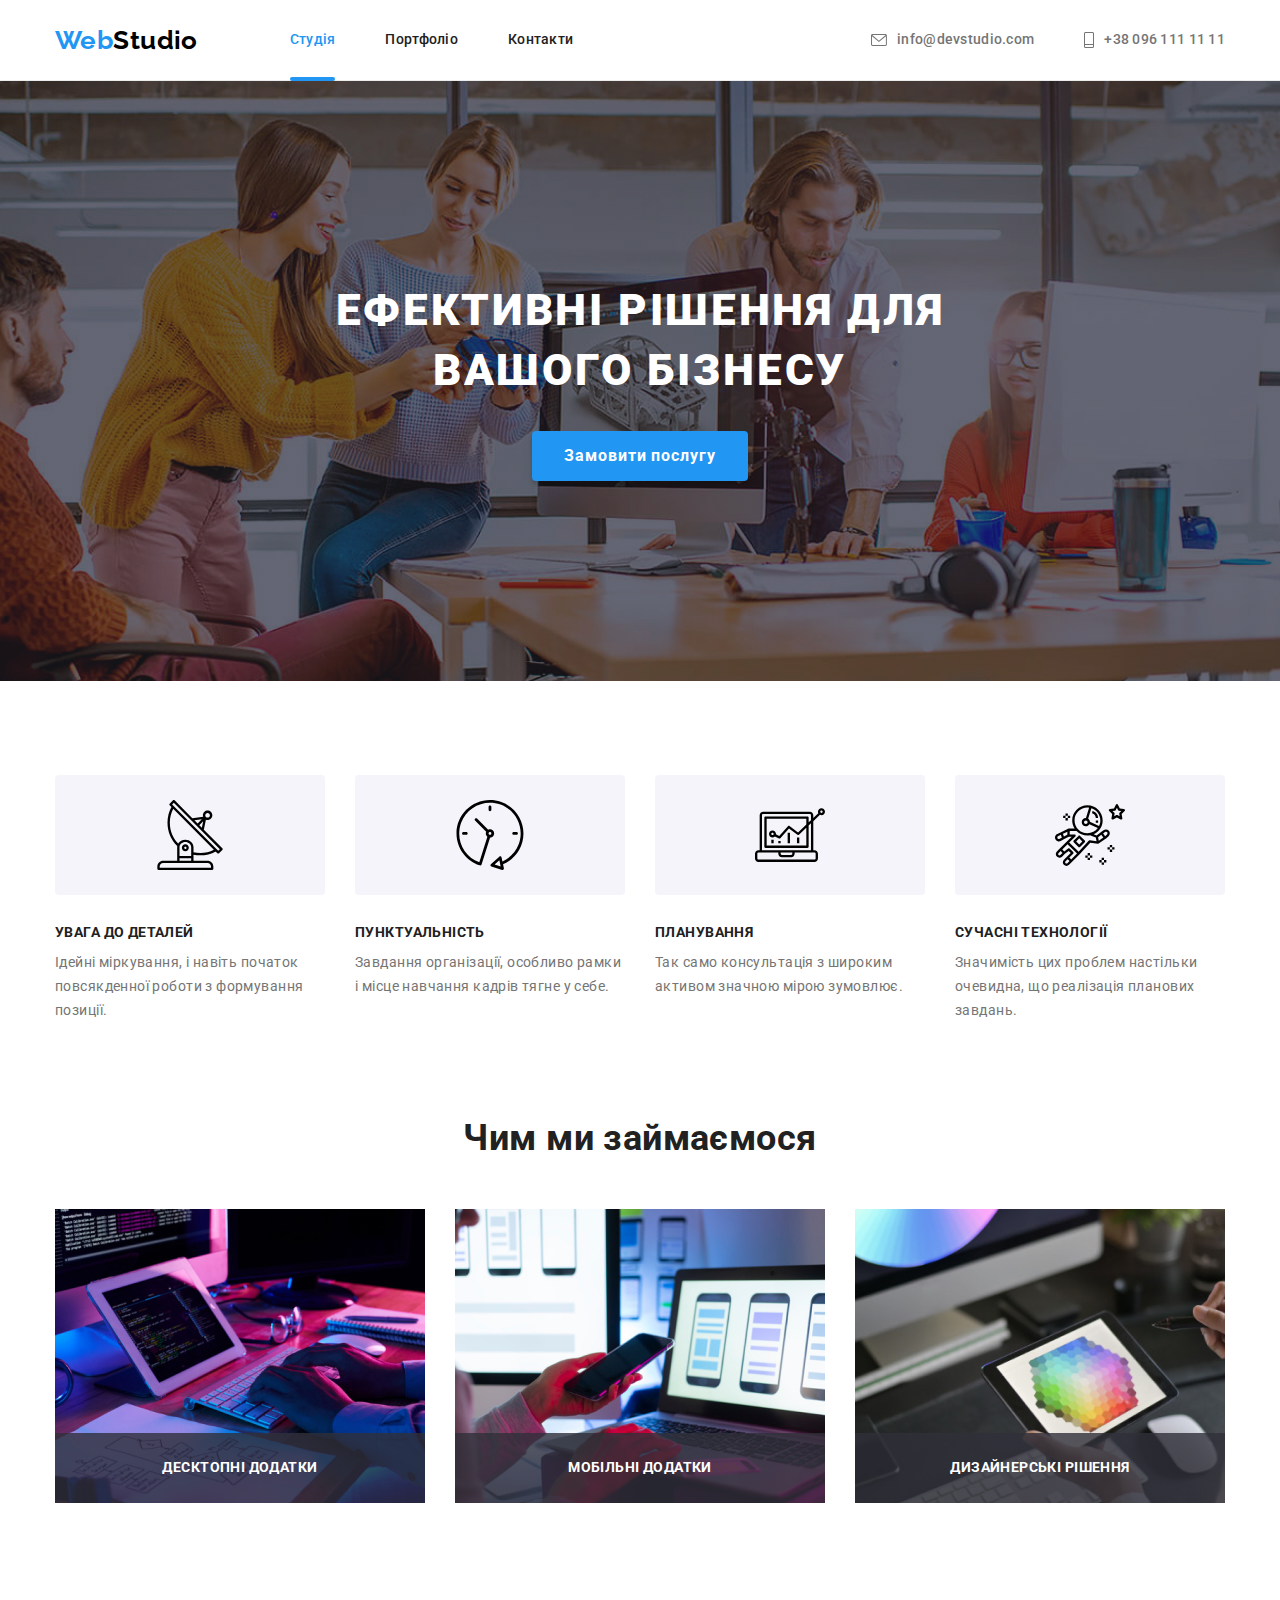
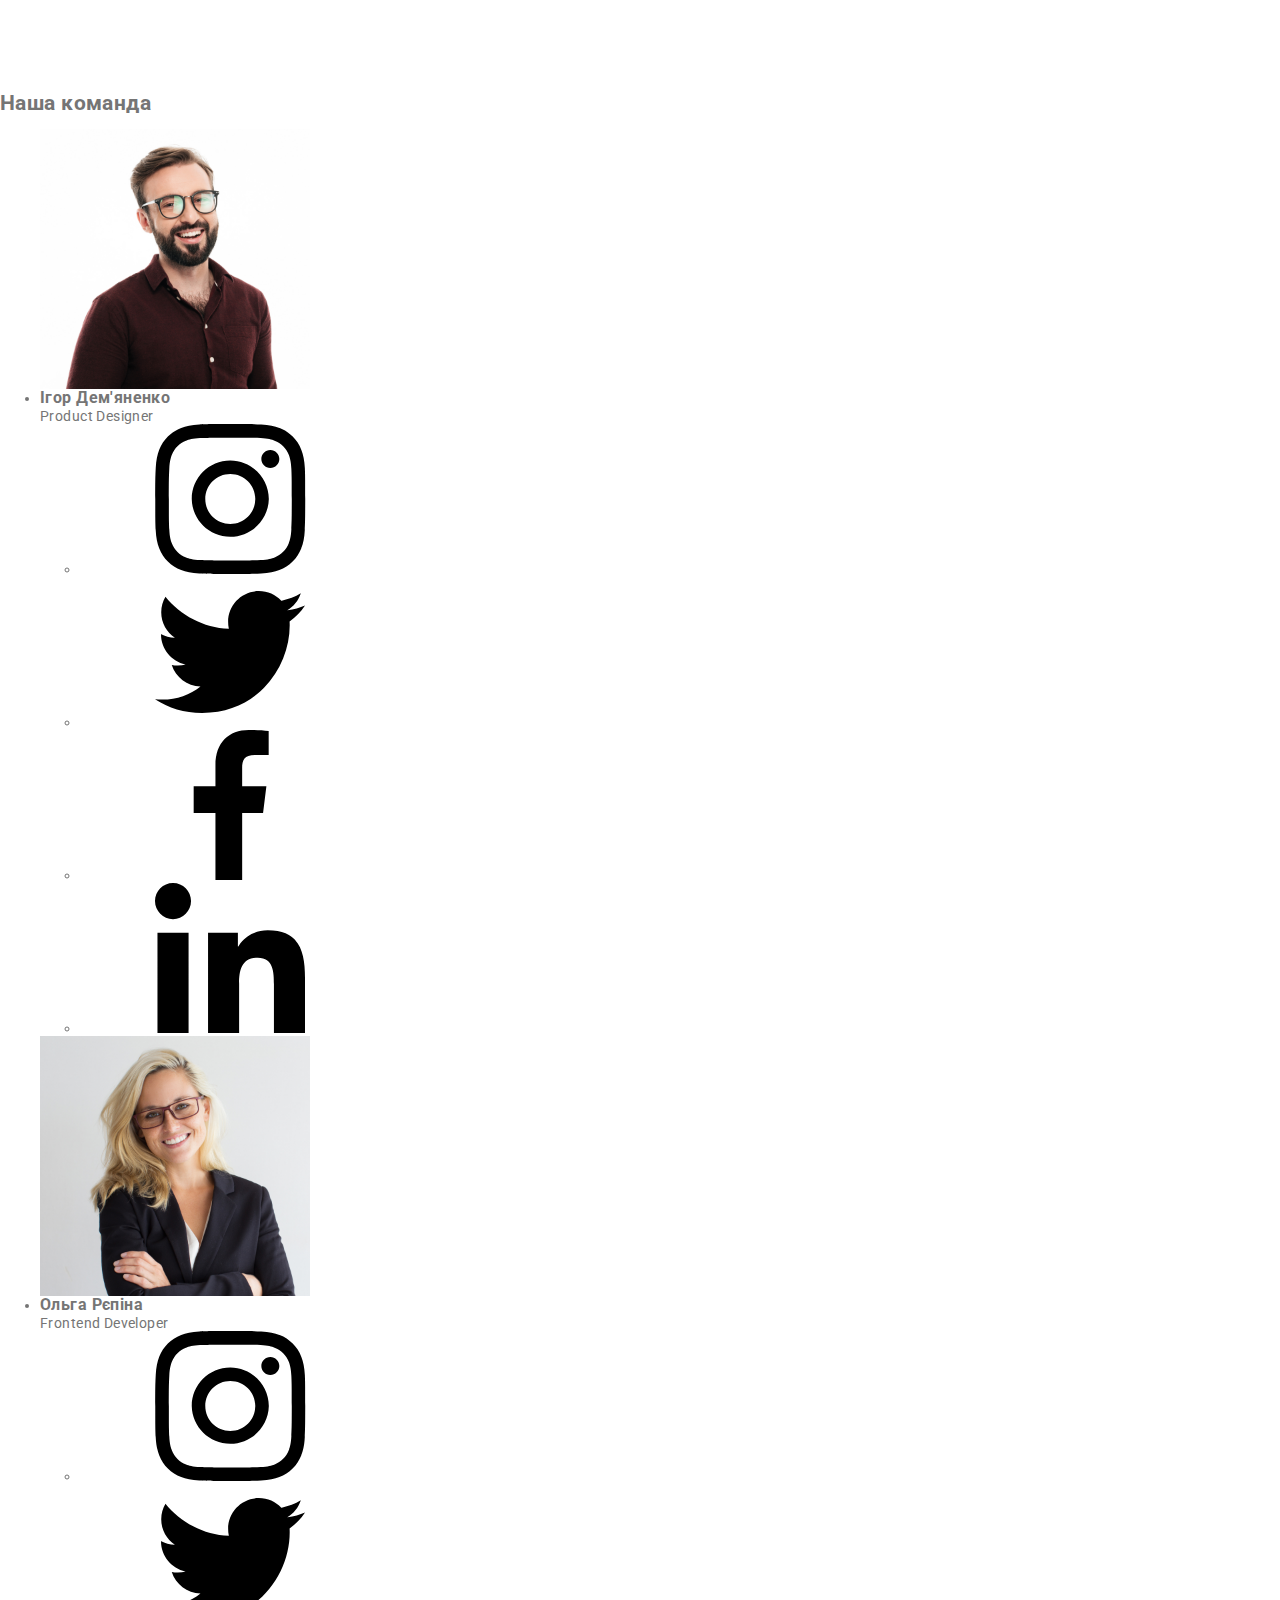
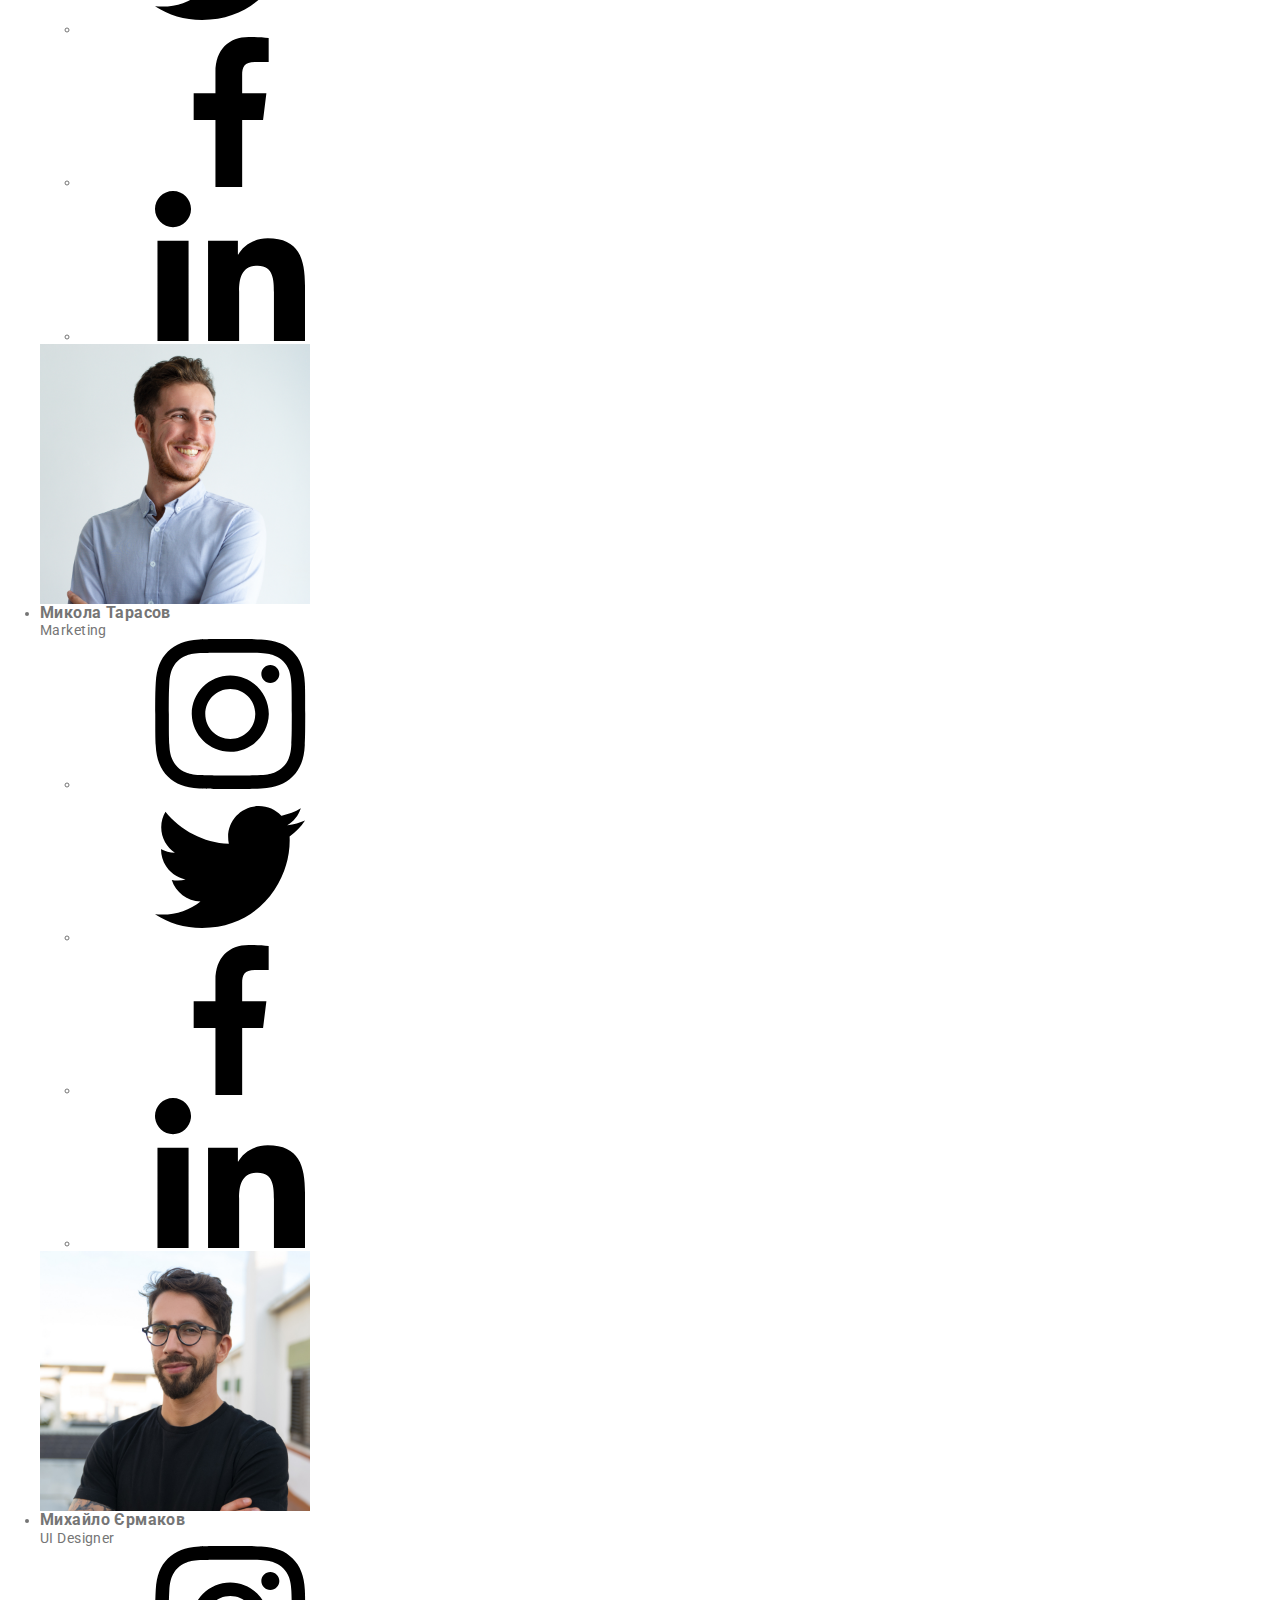
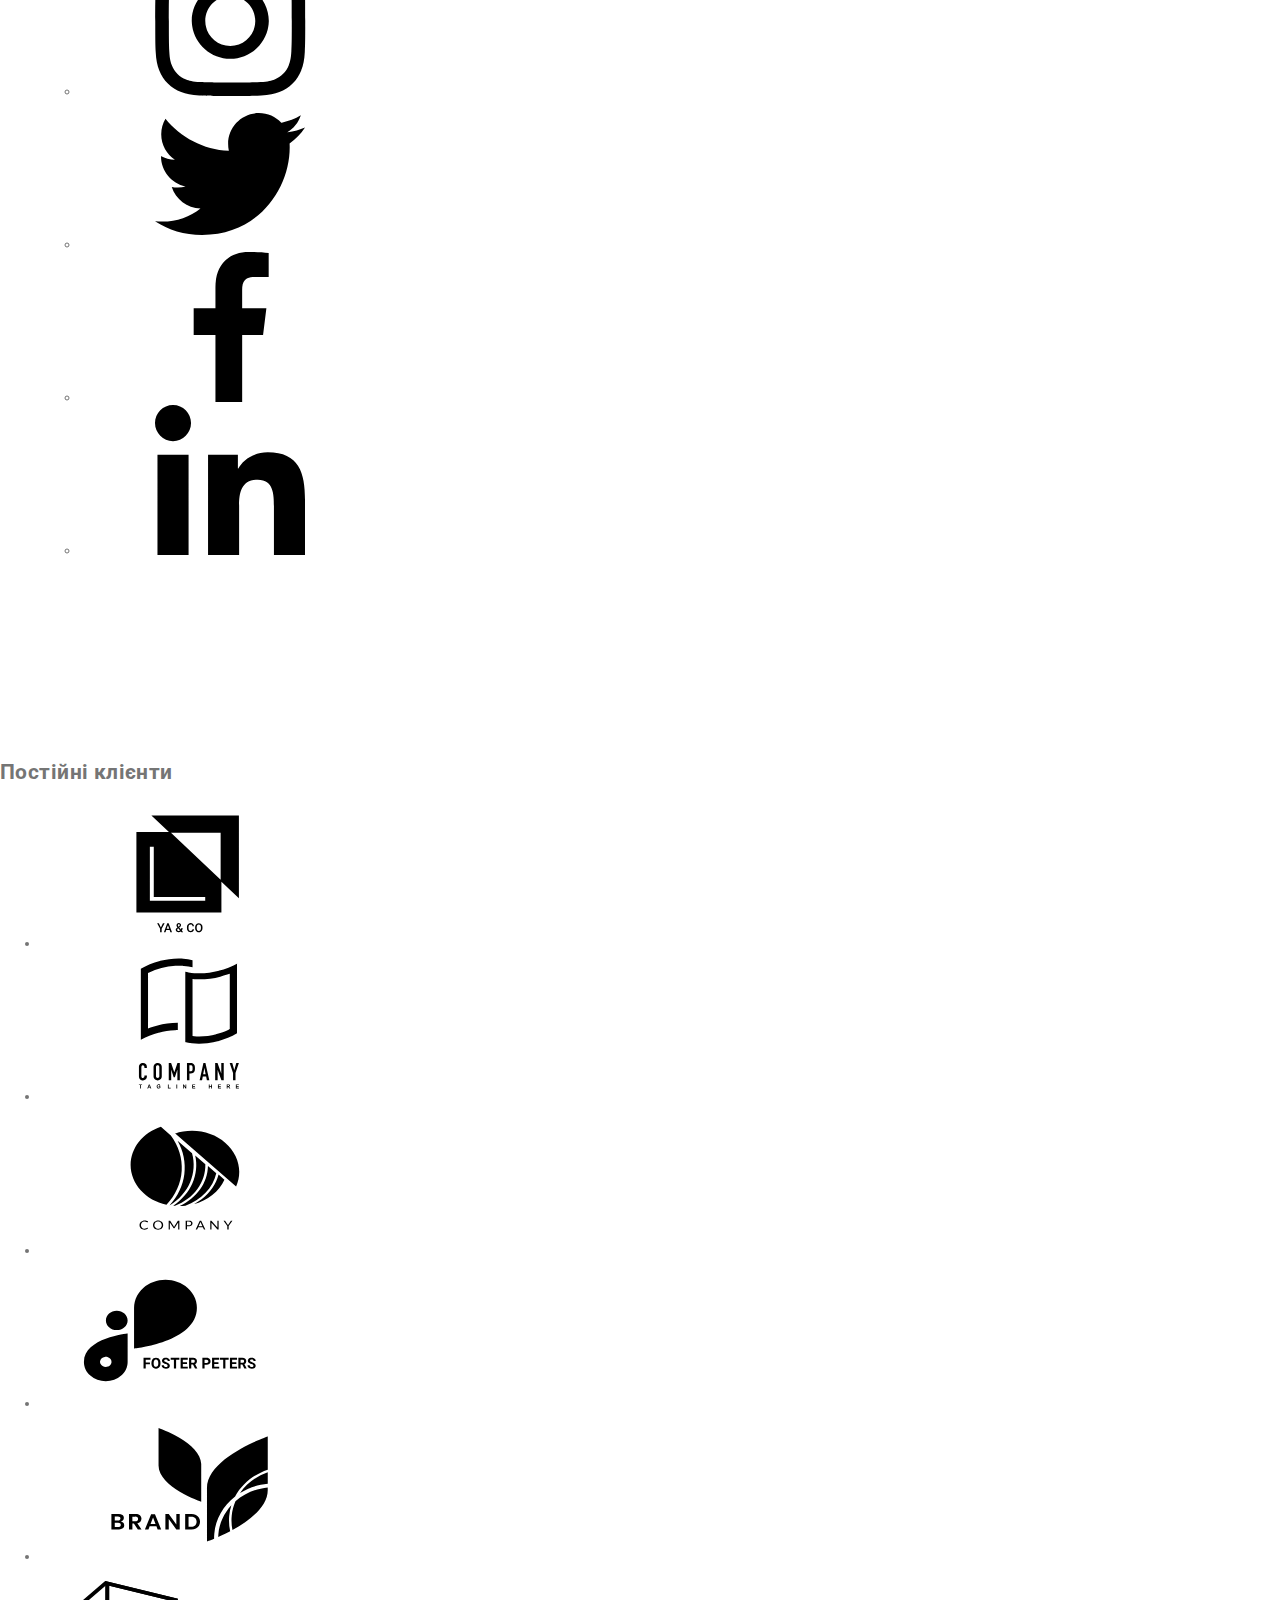
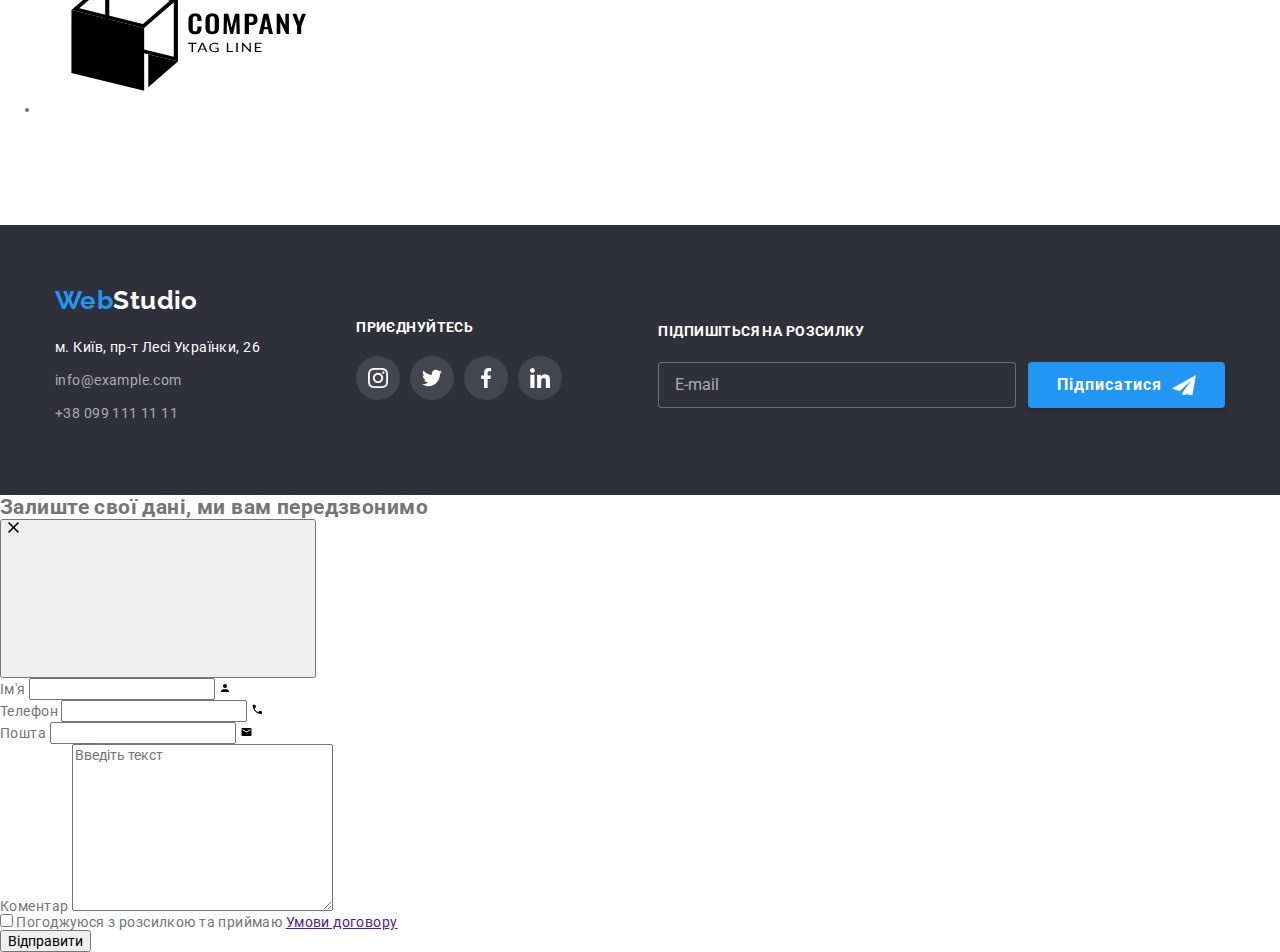
==== index.html @ 32f1c749 "adds sass" ====
<!DOCTYPE html>
<html lang="uk">
  <head>
    <meta charset="UTF-8" />
    <meta http-equiv="X-UA-Compatible" content="IE=edge" />
    <meta name="viewport" content="width=device-width, initial-scale=1.0" />
    <title>WebStudio-7</title>
    <link
      href="https://fonts.googleapis.com/css2?family=Raleway:wght@700&family=Roboto:wght@400;500;700;900&display=swap"
      rel="stylesheet"
    />
    <link
      rel="stylesheet"
      href="https://cdnjs.cloudflare.com/ajax/libs/modern-normalize/1.1.0/modern-normalize.min.css"
    />
    <link rel="stylesheet" href="./css/main.min.css" />
  </head>
  <body>
    <!--Header-->
    <header class="header">
      <div class="header-container">
        <nav class="site-nav">
          <a href="./index.html" class="site-nav__logo"> <span class="site-nav__span">Web</span>Studio </a>

          <ul class="site-nav__list">
            <li class="site-nav__item">
              <a href="./index.html" class="site-nav__link site-nav__link--current">Студія</a>
            </li>
            <li class="site-nav__item">
              <a href="./portfolio.html" class="site-nav__link">Портфоліо</a>
            </li>
            <li class="site-nav__item"><a href="" class="site-nav__link">Контакти</a></li>
          </ul>
        </nav>

        <ul class="header-contact">
          <li class="header-contact__item">
            <a href="mailto:info@devstudio.com" class="header-contact__link">
              <svg class="header-contact__icon" width="16" height="12">
                <use href="./images/icons/icons.svg#mailto"></use>
              </svg>
              info@devstudio.com
            </a>
          </li>
          <li class="header-contact__item">
            <a href="tel:+380961111111" class="header-contact__link">
              <svg class="header-contact__icon" width="10" height="16">
                <use href="./images/icons/icons.svg#tel"></use>
              </svg>
              +38 096 111 11 11
            </a>
          </li>
        </ul>
      </div>
    </header>
    <main>
      <!--Hero section-->
      <section class="hero">
        <div class="hero-container">
          <h1 class="hero-title">Ефективні рішення для вашого бізнесу</h1>

          <button type="button" class="hero-button" data-modal-open>
            Замовити послугу
          </button>
        </div>
      </section>

      <!--Features section-->
      <section class="feature">
        <div class="feature-container">
          <h2 class="feature__hidden">Переваги</h2>
          <ul class="feature__list">
            <li class="feature__item">
              <div class="feature-thumb">
                <svg class="feature-thumb__icon" width="70" height="70">
                  <use href="./images/icons/icons.svg#antenna"></use>
                </svg>
              </div>
              <h3 class="feature__subtitle">УВАГА ДО ДЕТАЛЕЙ</h3>
              <p class="feature__text">
                Ідейні міркування, і навіть початок повсякденної роботи з
                формування позиції.
              </p>
            </li>
            <li class="feature__item">
              <div class="feature-thumb">
                <svg class="feature-thumb__icon" width="70" height="70">
                  <use href="./images/icons/icons.svg#clock"></use>
                </svg>
              </div>
              <h3 class="feature__subtitle">ПУНКТУАЛЬНІСТЬ</h3>
              <p class="feature__text">
                Завдання організації, особливо рамки і місце навчання кадрів
                тягне у себе.
              </p>
            </li>
            <li class="feature__item">
              <div class="feature-thumb">
                <svg class="feature-thumb__icon" width="70" height="70">
                  <use href="./images/icons/icons.svg#diagram"></use>
                </svg>
              </div>
              <h3 class="feature__subtitle">ПЛАНУВАННЯ</h3>
              <p class="feature__text">
                Так само консультація з широким активом значною мірою зумовлює.
              </p>
            </li>
            <li class="feature__item">
              <div class="feature-thumb">
                <svg class="feature-thumb__icon" width="70" height="70">
                  <use href="./images/icons/icons.svg#astronaut"></use>
                </svg>
              </div>
              <h3 class="feature__subtitle">СУЧАСНІ ТЕХНОЛОГІЇ</h3>
              <p class="feature__text">
                Значимість цих проблем настільки очевидна, що реалізація
                планових завдань.
              </p>
            </li>
          </ul>
        </div>
      </section>

      <!--Examples section-->
      <section class="examples">
        <div class="examples-container">
          <h2 class="examples__title">Чим ми займаємося</h2>
          <ul class="examples__list">
            <li class="examples__item">
              <img
                src="./images/img-1.jpg"
                alt="Руки друкують текст, який можна побачити на айпаді"
                width="370"
                height="294"
              />
              <p class="examples__text">Десктопні додатки</p>
            </li>
            <li class="examples__item">
              <img
                src="./images/img-2.jpg"
                alt="Телефон у руках, а на ноутбуці макети"
                width="370"
                height="294"
              />
              <p class="examples__text">Мобільні додатки</p>
            </li>
            <li class="examples__item">
              <img
                src="./images/img-3.jpg"
                alt="Руки з айпадом, у якому зображена сітка кольорів"
                width="370"
                height="294"
              />
              <p class="examples__text">Дизайнерські рішення</p>
            </li>
          </ul>
        </div>
      </section>

      <!--Team section-->
      <section class="team">
        <div class="team-container">
          <h2 class="team-title">Наша команда</h2>
          <ul class="team-list">
            <li class="team-list__main">
              <img
                src="./images/igor.jpg"
                alt="Ігор Демʼяненко - член команди"
                width="270"
                height="260"
              />
              <div class="team-cards">
                <h3 class="team-cards__subtitle">Ігор Дем'яненко</h3>
                <p class="team-cards__position">Product Designer</p>
                <ul class="team-cards__list">
                  <li class="team-cards__item">
                    <a
                      href="https://www.instagram.com/"
                      target="_blank"
                      class="team-cards__link"
                    >
                      <svg class="team-cards__icon">
                        <use href="./images/icons/icons.svg#instagram"></use>
                      </svg>
                    </a>
                  </li>
                  <li class="team-cards__item">
                    <a
                      href="https://www.twitter.com/"
                      target="_blank"
                      class="team-cards__link"
                    >
                      <svg class="team-cards__icon">
                        <use href="./images/icons/icons.svg#twitter"></use>
                      </svg>
                    </a>
                  </li>
                  <li class="team-cards__item">
                    <a
                      href="https://www.facebook.com/"
                      target="_blank"
                      class="team-cards__link"
                    >
                      <svg class="team-cards__icon">
                        <use href="./images/icons/icons.svg#facebook"></use>
                      </svg>
                    </a>
                  </li>
                  <li class="team-cards__item">
                    <a
                      href="https://www.linkedin.com/"
                      target="_blank"
                      class="team-cards__link"
                    >
                      <svg class="team-cards__icon">
                        <use href="./images/icons/icons.svg#linkedin"></use>
                      </svg>
                    </a>
                  </li>
                </ul>
              </div>
            </li>
            <li class="team-main">
              <img
                src="./images/olga.jpg"
                alt="Ольга Рєпіна - член команди"
                width="270"
                height="260"
              />
              <div class="team-cards">
                <h3 class="subtitle">Ольга Рєпіна</h3>
                <p class="position">Frontend Developer</p>
                <ul class="team-links list">
                  <li class="team-cards__item">
                    <a
                      href="https://www.instagram.com/"
                      target="_blank"
                      class="team-cards__link"
                    >
                      <svg class="team-cards__icon">
                        <use href="./images/icons/icons.svg#instagram"></use>
                      </svg>
                    </a>
                  </li>
                  <li class="team-cards__item">
                    <a
                      href="https://www.twitter.com/"
                      target="_blank"
                      class="team-cards__link"
                    >
                      <svg class="team-cards__icon">
                        <use href="./images/icons/icons.svg#twitter"></use>
                      </svg>
                    </a>
                  </li>
                  <li class="team-cards__item">
                    <a
                      href="https://www.facebook.com/"
                      target="_blank"
                      class="team-cards__link"
                    >
                      <svg class="team-cards__icon">
                        <use href="./images/icons/icons.svg#facebook"></use>
                      </svg>
                    </a>
                  </li>
                  <li class="team-cards__item">
                    <a
                      href="https://www.linkedin.com/"
                      target="_blank"
                      class="team-cards__link"
                    >
                      <svg class="team-cards__icon">
                        <use href="./images/icons/icons.svg#linkedin"></use>
                      </svg>
                    </a>
                  </li>
                </ul>
              </div>
            </li>
            <li class="team-main">
              <img
                src="./images/mykola.jpg"
                alt="Микола Тарасов - член команди"
                width="270"
                height="260"
              />
              <div class="team-cards">
                <h3 class="subtitle">Микола Тарасов</h3>
                <p class="position">Marketing</p>
                <ul class="team-links list">
                  <li class="team-cards__item">
                    <a
                      href="https://www.instagram.com/"
                      target="_blank"
                      class="team-cards__link"
                    >
                      <svg class="team-cards__icon">
                        <use href="./images/icons/icons.svg#instagram"></use>
                      </svg>
                    </a>
                  </li>
                  <li class="team-cards__item">
                    <a
                      href="https://www.twitter.com/"
                      target="_blank"
                      class="team-cards__link"
                    >
                      <svg class="team-cards__icon">
                        <use href="./images/icons/icons.svg#twitter"></use>
                      </svg>
                    </a>
                  </li>
                  <li class="team-cards__item">
                    <a
                      href="https://www.facebook.com/"
                      target="_blank"
                      class="team-cards__link"
                    >
                      <svg class="team-cards__icon">
                        <use href="./images/icons/icons.svg#facebook"></use>
                      </svg>
                    </a>
                  </li>
                  <li class="team-cards__item">
                    <a
                      href="https://www.linkedin.com/"
                      target="_blank"
                      class="team-cards__link"
                    >
                      <svg class="team-cards__icon">
                        <use href="./images/icons/icons.svg#linkedin"></use>
                      </svg>
                    </a>
                  </li>
                </ul>
              </div>
            </li>
            <li class="team-main">
              <img
                src="./images/myhaylo.jpg"
                alt="Михайло Єрмаков - член команди"
                width="270"
                height="260"
              />
              <div class="team-cards">
                <h3 class="subtitle">Михайло Єрмаков</h3>
                <p class="position">UI Designer</p>
                <ul class="team-links list">
                  <li class="team-cards__item">
                    <a
                      href="https://www.instagram.com/"
                      target="_blank"
                      class="team-cards__link"
                    >
                      <svg class="team-cards__icon">
                        <use href="./images/icons/icons.svg#instagram"></use>
                      </svg>
                    </a>
                  </li>
                  <li class="team-cards__item">
                    <a
                      href="https://www.twitter.com/"
                      target="_blank"
                      class="team-cards__link"
                    >
                      <svg class="team-cards__icon">
                        <use href="./images/icons/icons.svg#twitter"></use>
                      </svg>
                    </a>
                  </li>
                  <li class="team-cards__item">
                    <a
                      href="https://www.facebook.com/"
                      target="_blank"
                      class="team-cards__link"
                    >
                      <svg class="team-cards__icon">
                        <use href="./images/icons/icons.svg#facebook"></use>
                      </svg>
                    </a>
                  </li>
                  <li class="team-cards__item">
                    <a
                      href="https://www.linkedin.com/"
                      target="_blank"
                      class="team-cards__link"
                    >
                      <svg class="team-cards__icon">
                        <use href="./images/icons/icons.svg#linkedin"></use>
                      </svg>
                    </a>
                  </li>
                </ul>
              </div>
            </li>
          </ul>
        </div>
      </section>

      <!-- Clients section -->
      <section class="clients">
        <div class="container">
          <h2 class="clients-title">Постійні клієнти</h2>
          <ul class="clients-list list">
            <li class="clients-list-item">
              <a href="" class="clients-link link">
                <svg class="clients-icon">
                  <use href="./images/icons/icons.svg#first-client"></use>
                </svg>
              </a>
            </li>
            <li class="clients-list-item">
              <a href="" class="clients-link link">
                <svg class="clients-icon">
                  <use href="./images/icons/icons.svg#second-client"></use>
                </svg>
              </a>
            </li>
            <li class="clients-list-item">
              <a href="" class="clients-link link">
                <svg class="clients-icon">
                  <use href="./images/icons/icons.svg#third-client"></use>
                </svg>
              </a>
            </li>
            <li class="clients-list-item">
              <a href="" class="clients-link link">
                <svg class="clients-icon">
                  <use href="./images/icons/icons.svg#fourth-client"></use>
                </svg>
              </a>
            </li>
            <li class="clients-list-item">
              <a href="" class="clients-link link">
                <svg class="clients-icon">
                  <use href="./images/icons/icons.svg#fifth-client"></use>
                </svg>
              </a>
            </li>
            <li class="clients-list-item">
              <a href="" class="clients-link link">
                <svg class="clients-icon">
                  <use href="./images/icons/icons.svg#sixth-client"></use>
                </svg>
              </a>
            </li>
          </ul>
        </div>
      </section>
    </main>

    <!--Footer-->
    <footer class="footer">
      <div class="footer-container">
        <div class="footer-left">
          <a href="./index.html" class="footer-left__logo"> <span class="footer-left__span">Web</span>Studio </a>

          <address class="address">
            <ul class="address__list">
              <li class="address__item">
                <a href="https://maps.app.goo.gl/2RKLBcvgn1Kz6TnK7?g_st=it" class="address__link">м. Київ, пр-т Лесі Українки, 26</a>
              </li>
              <li class="address__item">
                <a href="mailto:info@example.com" class="address__link address__link--add"
                  >info@example.com</a
                >
              </li>
              <li class="address__item">
                <a href="tel:+380991111111" class="address__link address__link--add"
                  >+38 099 111 11 11</a
                >
              </li>
            </ul>
          </address>
        </div>
        <div class="footer-right">
          <h2 class="footer-right__title">Приєднуйтесь</h2>
          <ul class="footer-right__list">
            <li class="footer-right__item">
              <a
                href="https://www.instagram.com/"
                target="_blank"
                class="footer-right__link"
              >
                <svg class="footer-right__icon">
                  <use href="./images/icons/icons.svg#instagram"></use>
                </svg>
              </a>
            </li>
            <li class="footer-right__item">
              <a
                href="https://www.twitter.com/"
                target="_blank"
                class="footer-right__link"
              >
                <svg class="footer-right__icon">
                  <use href="./images/icons/icons.svg#twitter"></use>
                </svg>
              </a>
            </li>
            <li class="footer-right__item">
              <a
                href="https://www.facebook.com/"
                target="_blank"
                class="footer-right__link"
              >
                <svg class="footer-right__icon">
                  <use href="./images/icons/icons.svg#facebook"></use>
                </svg>
              </a>
            </li>
            <li class="footer-right__item">
              <a
                href="https://www.linkedin.com/"
                target="_blank"
                class="footer-right__link"
              >
                <svg class="footer-right__icon">
                  <use href="./images/icons/icons.svg#linkedin"></use>
                </svg>
              </a>
            </li>
          </ul>
        </div>
        <div class="footer-subscribe">
          <p class="footer-subscribe__text">Підпишіться на розсилку</p>
          <form action="" class="js-speaker-form">
            <div class="form-footer">
              <label for="mail" class="form-footer__label"></label>
              <input type="email" name="mail" id="mail" class="form-footer__input" placeholder="E-mail"/>
              <button type="submit" class="form-footer__button">Підписатися</button>
            </div>
          </form>
        </div>
    </footer>

    <!-- Modal -->
    <div class="backdrop is-hidden" data-modal>
      <div class="modal">
        <h2 class="backdrop-title">Залиште свої дані, ми вам передзвонимо</h2>
        <button type="button" class="close-btn button" data-modal-close>
          <svg class="close-icon">
            <use href="./images/icons/icons.svg#vector"></use>
          </svg>
        </button>
        <form action="" class="form js-speaker-form">
          <div class="form-field">
            <label for="name" class="form-label">Ім'я</label>
            <input type="text" name="name" id="name" class="form-input" />
            <svg class="modal-icon" width="12" height="12">
              <use href="./images/icons/modal-icons.svg#name"></use>
            </svg>
          </div>
          <div class="form-field">
            <label for="tel" class="form-label">Телефон</label>
            <input type="tel" name="tel" id="tel" class="form-input" />
            <svg class="modal-icon" width="13" height="13">
              <use href="./images/icons/modal-icons.svg#telef"></use>
            </svg>
          </div>

          <div class="form-field">
            <label for="email" class="form-label">Пошта</label>
            <input type="email" name="email" id="email" class="form-input" />
            <svg class="modal-icon" width="15" height="12">
              <use href="./images/icons/modal-icons.svg#mail"></use>
            </svg>
          </div>

          <div class="form-field comm">
            <label for="comment" class="form-label">Коментар</label>
            <textarea
              name="comment"
              id="comment"
              placeholder="Введіть текст"
              cols="30"
              rows="10"
              class="comment"
            ></textarea>
          </div>

          <div class="form-field term">
            <label for="terms" class="form-label term">
              <input
                type="checkbox"
                name="terms"
                id="terms"
                class="form-checkbox"
              />
              <span class="icon-check"></span>
              Погоджуюся з розсилкою та приймаю
              <a class="term-link" href="">Умови договору</a>
            </label>
          </div>

          <button type="submit" class="button">Відправити</button>
        </form>
      </div>
    </div>

    <script src="./js/modal.js"></script>
  </body>
</html>
---- css/main.min.css ----
html{box-sizing:border-box}*,*::before,*::after{box-sizing:inherit}body{background-color:#fff;color:#757575;font-family:Roboto,sans-serif;letter-spacing:.03em;font-size:14px}section{padding:94px 0}img{display:block;max-width:100%}h1,h2,h3,h4,h5,h6,p{margin-top:0;margin-bottom:0}.footer-right__list,.address__list,.examples__list,.feature__list,.header-contact,.site-nav__list{margin:0;padding:0;list-style:none}.footer-right__link,.address__link,.footer-left__logo,.header-contact__link,.site-nav__link,.site-nav__logo{text-decoration:none}.form-footer__button,.hero-button{border-radius:4px;border-width:0}.footer-container,.examples-container,.feature-container,.header-container{width:1200px;padding:0 15px;margin:0 auto}.feature__hidden{position:absolute;width:1px;height:1px;margin:-1px;border:0;padding:0;white-space:nowrap;clip-path:inset(100%);clip:rect(0 0 0 0);overflow:hidden}.examples__title{margin-bottom:50px;color:#212121;font-size:36px;line-height:1.17;text-align:center}.footer-left__logo,.site-nav__logo{font-family:Raleway;font-weight:700;font-size:26px;line-height:1.19}.footer-right__link{display:flex;align-items:center;justify-content:center;width:44px;height:44px;border-radius:50%;color:var(--social-color)}.footer-right__icon{width:20px;height:20px;fill:currentColor}.header{background-color:#fff;border-bottom:1px solid #ececec}.header-container{display:flex;align-items:center}.site-nav{display:flex;align-items:center}.site-nav__logo{margin-right:92px;color:#000}.site-nav__span{color:#2196f3}.site-nav__list{display:flex}.site-nav__item:not(:first-child){margin-left:50px}.site-nav__link{transition:color 250ms cubic-bezier(0.4, 0, 0.2, 1);display:block;padding:32px 0;position:relative;color:#212121;font-weight:500;line-height:1.14;letter-spacing:.02em}.site-nav__link:hover,.site-nav__link:focus{color:#2196f3}.site-nav__link--current{color:#2196f3}.site-nav__link--current::after{content:"";display:block;position:absolute;background-color:#2196f3;height:4px;border-radius:2px;bottom:-1px;width:100%}.header-contact{display:flex;margin-left:auto;align-items:center}.header-contact__item:not(:first-child){margin-left:50px}.header-contact__link{transition:color 250ms cubic-bezier(0.4, 0, 0.2, 1);display:flex;align-items:center;padding:32px 0;color:#757575;font-weight:500;line-height:1.14;letter-spacing:.02em}.header-contact__link:hover,.header-contact__link:focus{color:#2196f3}.header-contact__icon{fill:currentColor;margin-right:10px}.hero{padding:200px 0;max-width:1600px;min-height:600px;margin:0 auto;background-size:cover;background-repeat:no-repeat;background-position:center;background-color:#2f303a;background-image:linear-gradient(rgba(47, 48, 58, 0.4), rgba(47, 48, 58, 0.4)),url(../images/bg-1.jpg)}.hero-title{margin:0 auto;margin-bottom:30px;width:696px;color:#fff;font-weight:900;font-size:44px;line-height:1.36;text-align:center;letter-spacing:.06em;text-transform:uppercase}.hero-button{transition:background-color 250ms cubic-bezier(0.4, 0, 0.2, 1);padding:10px 32px;margin:0 auto;display:block;background-color:#2196f3;color:#fff;cursor:pointer;box-shadow:0px 4px 4px rgba(0,0,0,.15);min-width:216px;font-family:inherit;font-weight:700;font-size:16px;line-height:1.88;letter-spacing:.06em;text-align:center}.hero-button:focus,.hero-button:hover{background-color:#188ce8}.feature-container{justify-content:space-between;align-items:center;margin:0 auto}.feature__list{display:flex}.feature-thumb{display:flex;align-items:center;justify-content:center;height:120px;background-color:#f5f4fa;margin-bottom:30px;border-radius:4px}.feature__item{width:270px}.feature__item:not(:first-child){margin-left:30px}.feature__subtitle{margin-bottom:10px;color:#212121;font-size:14px;font-weight:700;line-height:1.14;text-transform:uppercase}.feature__text{line-height:1.71}.examples{padding-top:0}.examples__list{display:flex;padding-bottom:0;margin-right:0}.examples__item{position:relative}.examples__item:not(:first-child){margin-left:30px}.examples__text{width:100%;position:absolute;bottom:0;left:0;padding:27px 0px;font-weight:700;font-size:14px;line-height:1.14;text-align:center;text-transform:uppercase;color:#fff;background-color:rgba(47,48,58,.8)}.team-section{@ext background-color: var(--secondary-bg-color)}.footer{padding:60px 0;background-color:#2f303a}.footer-container{display:flex;align-items:center;justify-content:space-between}.footer-left__logo{margin-bottom:20px;display:block;color:#fff}.footer-left__span{color:#2196f3}.address__item:not(last-child){margin-bottom:9px}.address__link{display:block;color:#fff;line-height:1.71;font-style:normal}.address__link--add{transition:color 250ms cubic-bezier(0.4, 0, 0.2, 1);color:rgba(255,255,255,.6)}.address__link--add:hover,.address__link--add:focus{color:#2196f3}.footer-right__title{margin-bottom:20px;text-transform:uppercase;font-size:14px;line-height:1.14;color:#fff}.footer-right__list{display:flex}.footer-right__item:not(:last-child){margin-right:10px}.footer-right__link{transition:background-color 250ms cubic-bezier(0.4, 0, 0.2, 1);background-color:rgba(255,255,255,.1)}.footer-right__link:hover,.footer-right__link:focus{color:#fff;background-color:#2196f3}.footer-right__icon{fill:#fff}.form-footer{display:flex}.footer-subscribe__text{padding:20px 0px 10px 0px;margin-bottom:20px;margin-top:0;font-weight:700;font-size:14px;line-height:1.14px;text-transform:uppercase;color:#fff}.form-footer__input{transition:#ececec 250ms cubic-bezier(0.4, 0, 0.2, 1);width:358px;margin:0;padding:13px 16px;border-radius:4px;border:1px solid rgba(255,255,255,.3);background-color:#2f303a;color:#fff}.form-footer__input::placeholder{color:rgba(255,255,255,.6);font-family:inherit;font-size:100%;font-size:16px;line-height:1.15}.form-footer__button{display:inline-flex;align-items:center;justify-content:center;transition:background-color 250ms cubic-bezier(0.4, 0, 0.2, 1);border:none;margin:0;padding:8px 29px;border-radius:4px;background-color:#2196f3;box-shadow:0px 4px 4px rgba(0,0,0,.15);color:#fff;font-family:inherit;font-style:normal;font-weight:700;font-size:16px;line-height:1.87;letter-spacing:.06em;cursor:pointer;min-height:43px;margin-left:12px}.form-footer__button:hover,.form-footer__button:focus{background-color:#188ce8}.form-footer__button::after{content:"";display:inline-block;width:24px;height:20px;margin-left:10px;background-image:url(../images/icons/send.svg)}/*# sourceMappingURL=main.min.css.map */
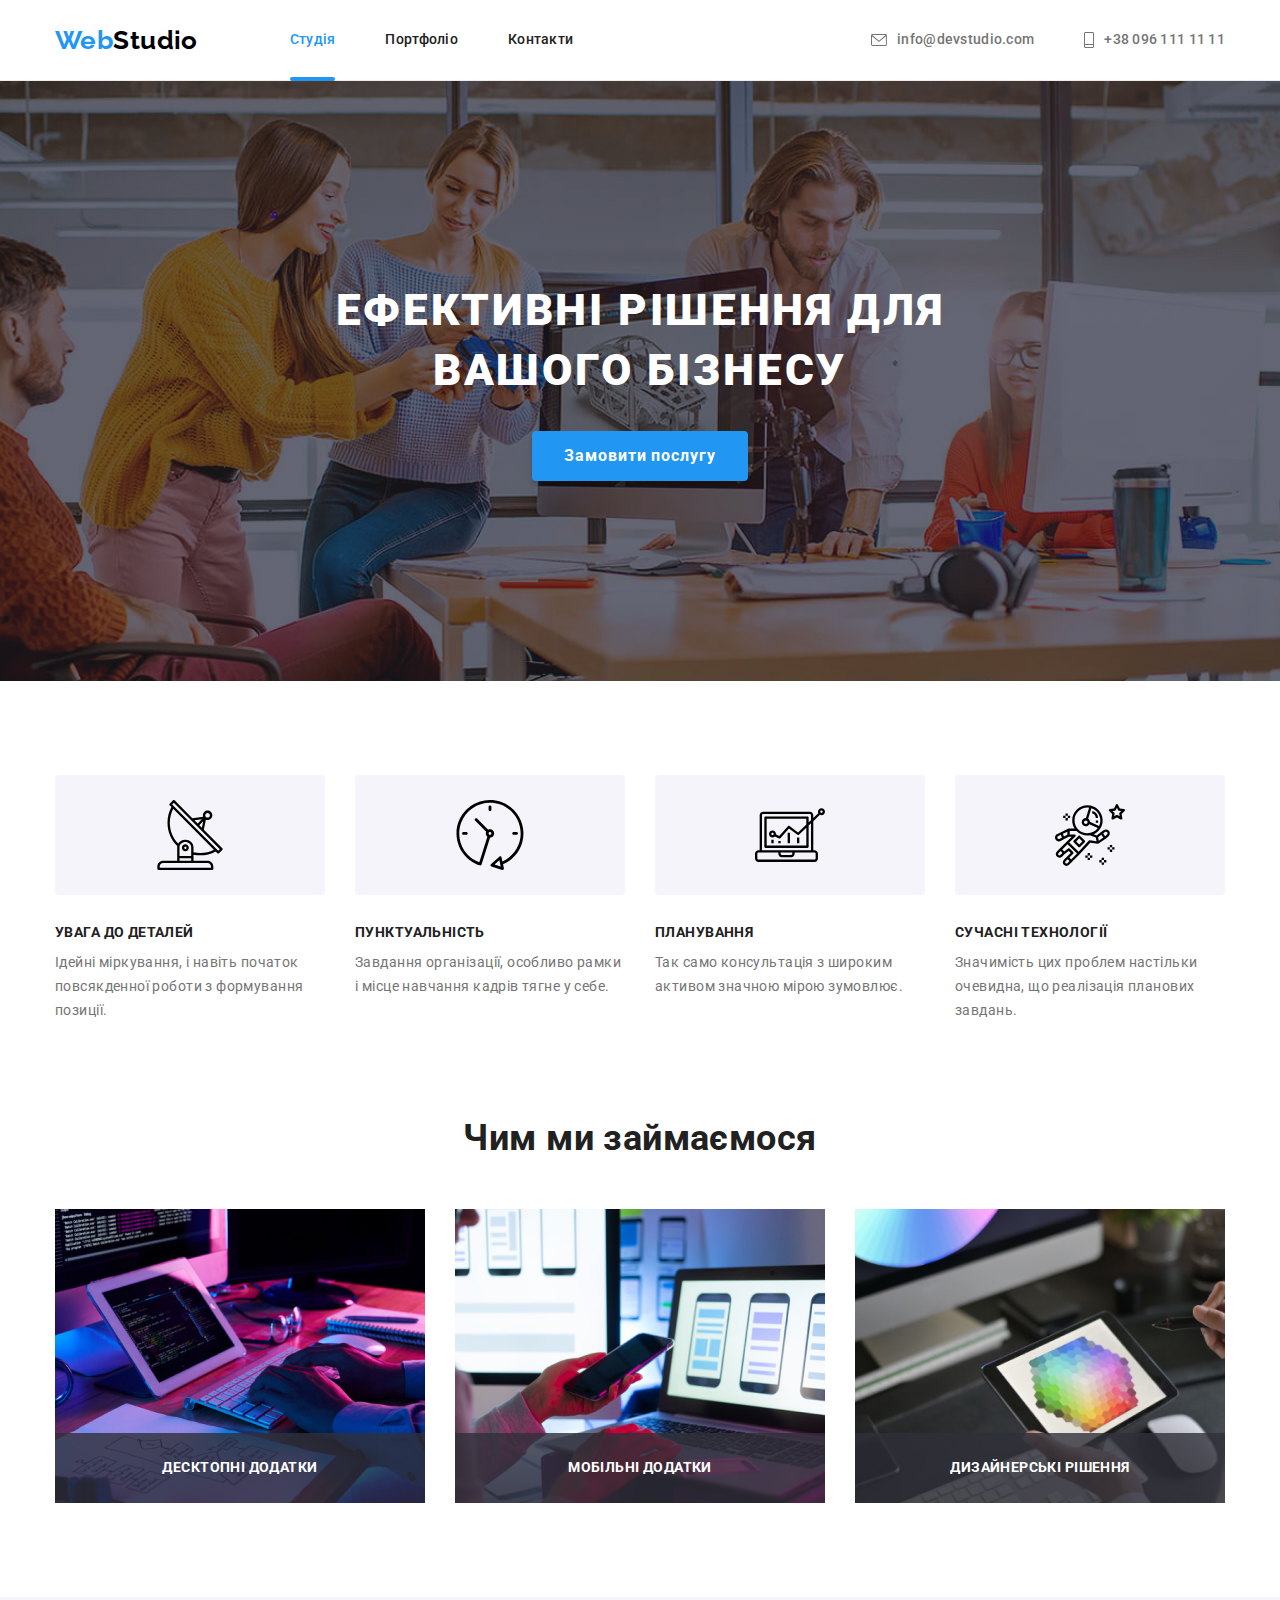
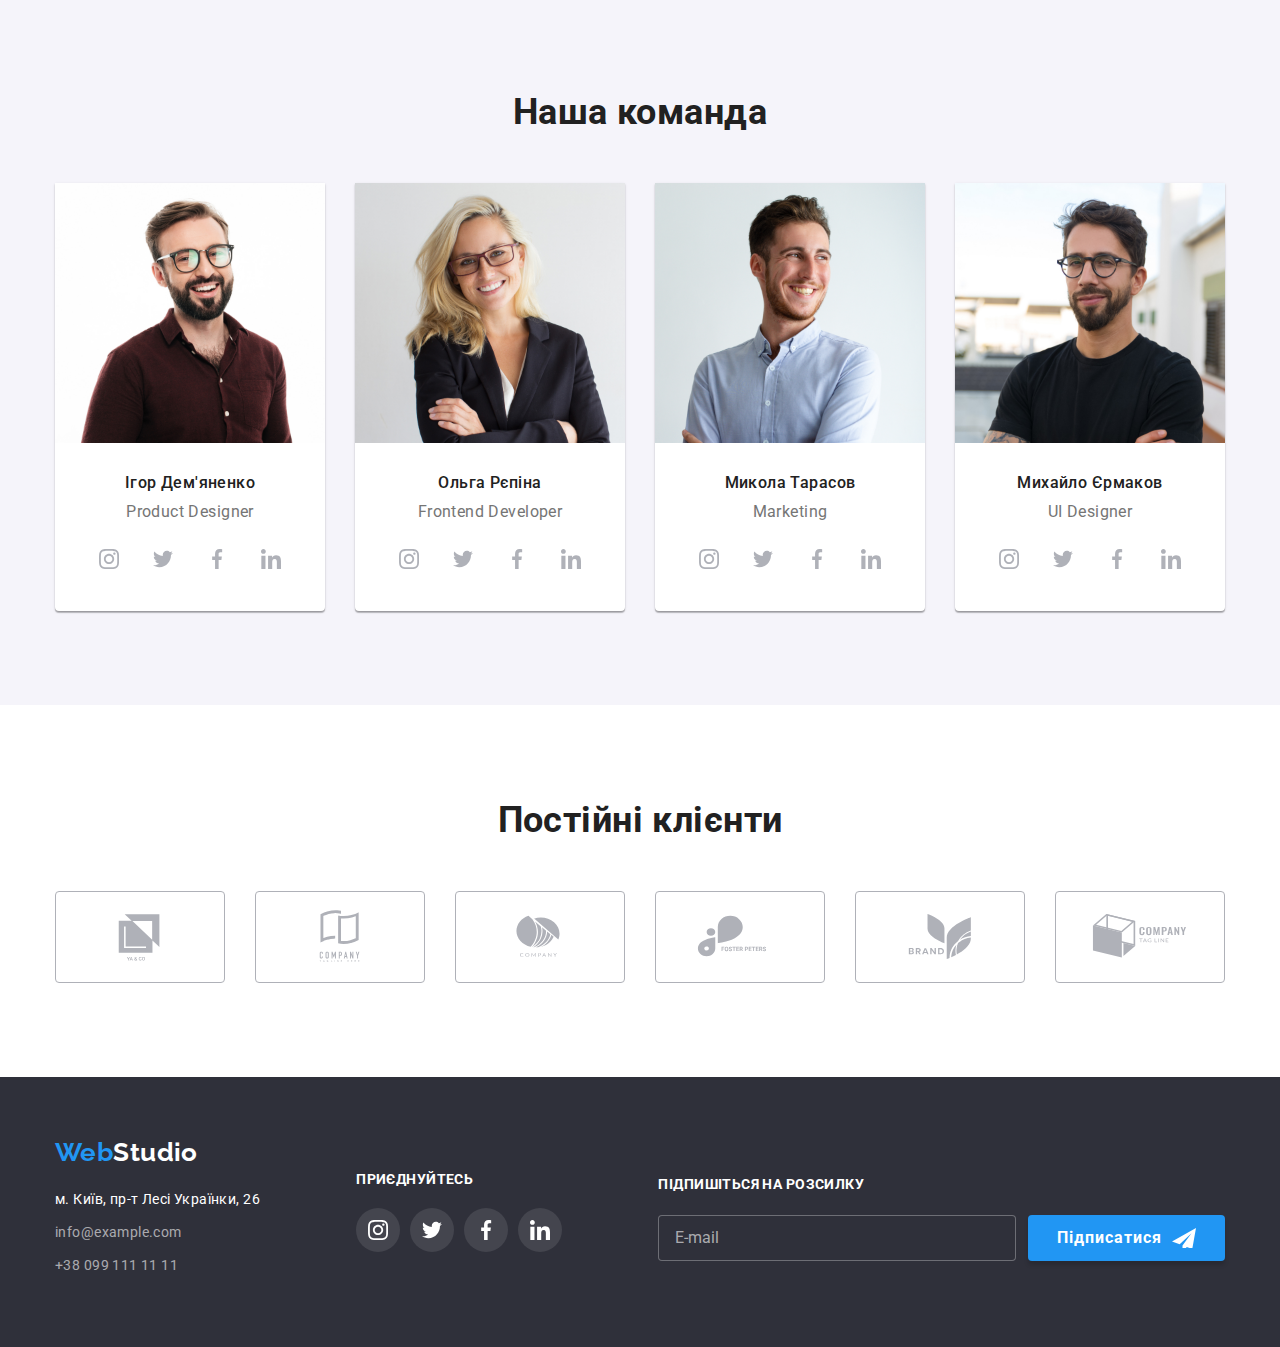
==== commit 6d257bc2: "adds bem and sass" ====
--- a/index.html
+++ b/index.html
@@ -16,6 +16,7 @@
     <link rel="stylesheet" href="./css/main.min.css" />
   </head>
   <body>
+    
     <!--Header-->
     <header class="header">
       <div class="header-container">
@@ -53,6 +54,7 @@
         </ul>
       </div>
     </header>
+
     <main>
       <!--Hero section-->
       <section class="hero">
@@ -220,7 +222,7 @@
                 </ul>
               </div>
             </li>
-            <li class="team-main">
+            <li class="team-list__main">
               <img
                 src="./images/olga.jpg"
                 alt="Ольга Рєпіна - член команди"
@@ -228,9 +230,9 @@
                 height="260"
               />
               <div class="team-cards">
-                <h3 class="subtitle">Ольга Рєпіна</h3>
-                <p class="position">Frontend Developer</p>
-                <ul class="team-links list">
+                <h3 class="team-cards__subtitle">Ольга Рєпіна</h3>
+                <p class="team-cards__position">Frontend Developer</p>
+                <ul class="team-cards__list">
                   <li class="team-cards__item">
                     <a
                       href="https://www.instagram.com/"
@@ -278,7 +280,7 @@
                 </ul>
               </div>
             </li>
-            <li class="team-main">
+            <li class="team-list__main">
               <img
                 src="./images/mykola.jpg"
                 alt="Микола Тарасов - член команди"
@@ -286,9 +288,9 @@
                 height="260"
               />
               <div class="team-cards">
-                <h3 class="subtitle">Микола Тарасов</h3>
-                <p class="position">Marketing</p>
-                <ul class="team-links list">
+                <h3 class="team-cards__subtitle">Микола Тарасов</h3>
+                <p class="team-cards__position">Marketing</p>
+                <ul class="team-cards__list">
                   <li class="team-cards__item">
                     <a
                       href="https://www.instagram.com/"
@@ -336,7 +338,7 @@
                 </ul>
               </div>
             </li>
-            <li class="team-main">
+            <li class="team-list__main">
               <img
                 src="./images/myhaylo.jpg"
                 alt="Михайло Єрмаков - член команди"
@@ -344,9 +346,9 @@
                 height="260"
               />
               <div class="team-cards">
-                <h3 class="subtitle">Михайло Єрмаков</h3>
-                <p class="position">UI Designer</p>
-                <ul class="team-links list">
+                <h3 class="team-cards__subtitle">Михайло Єрмаков</h3>
+                <p class="team-cards__position">UI Designer</p>
+                <ul class="team-cards__list">
                   <li class="team-cards__item">
                     <a
                       href="https://www.instagram.com/"
@@ -400,47 +402,47 @@
 
       <!-- Clients section -->
       <section class="clients">
-        <div class="container">
+        <div class="clients-container">
           <h2 class="clients-title">Постійні клієнти</h2>
-          <ul class="clients-list list">
-            <li class="clients-list-item">
-              <a href="" class="clients-link link">
-                <svg class="clients-icon">
+          <ul class="clients-list">
+            <li class="clients-list__item">
+              <a href="" class="clients-list__link">
+                <svg class="clients-list__icon">
                   <use href="./images/icons/icons.svg#first-client"></use>
                 </svg>
               </a>
             </li>
-            <li class="clients-list-item">
-              <a href="" class="clients-link link">
-                <svg class="clients-icon">
+            <li class="clients-list__item">
+              <a href="" class="clients-list__link">
+                <svg class="clients-list__icon">
                   <use href="./images/icons/icons.svg#second-client"></use>
                 </svg>
               </a>
             </li>
-            <li class="clients-list-item">
-              <a href="" class="clients-link link">
-                <svg class="clients-icon">
+            <li class="clients-list__item">
+              <a href="" class="clients-list__link">
+                <svg class="clients-list__icon">
                   <use href="./images/icons/icons.svg#third-client"></use>
                 </svg>
               </a>
             </li>
-            <li class="clients-list-item">
-              <a href="" class="clients-link link">
-                <svg class="clients-icon">
+            <li class="clients-list__item">
+              <a href="" class="clients-list__link">
+                <svg class="clients-list__icon">
                   <use href="./images/icons/icons.svg#fourth-client"></use>
                 </svg>
               </a>
             </li>
-            <li class="clients-list-item">
-              <a href="" class="clients-link link">
-                <svg class="clients-icon">
+            <li class="clients-list__item">
+              <a href="" class="clients-list__link">
+                <svg class="clients-list__icon">
                   <use href="./images/icons/icons.svg#fifth-client"></use>
                 </svg>
               </a>
             </li>
-            <li class="clients-list-item">
-              <a href="" class="clients-link link">
-                <svg class="clients-icon">
+            <li class="clients-list__item">
+              <a href="" class="clients-list__link">
+                <svg class="clients-list__icon">
                   <use href="./images/icons/icons.svg#sixth-client"></use>
                 </svg>
               </a>
@@ -538,63 +540,63 @@
     <!-- Modal -->
     <div class="backdrop is-hidden" data-modal>
       <div class="modal">
-        <h2 class="backdrop-title">Залиште свої дані, ми вам передзвонимо</h2>
-        <button type="button" class="close-btn button" data-modal-close>
-          <svg class="close-icon">
+        <h2 class="modal-title">Залиште свої дані, ми вам передзвонимо</h2>
+        <button type="button" class="modal__button" data-modal-close>
+          <svg class="modal__icon">
             <use href="./images/icons/icons.svg#vector"></use>
           </svg>
         </button>
-        <form action="" class="form js-speaker-form">
+        <form action="" class="js-speaker-form">
           <div class="form-field">
-            <label for="name" class="form-label">Ім'я</label>
-            <input type="text" name="name" id="name" class="form-input" />
-            <svg class="modal-icon" width="12" height="12">
+            <label for="name" class="form-field__label">Ім'я</label>
+            <input type="text" name="name" id="name" class="form-field__input" />
+            <svg class="form-field__icon" width="12" height="12">
               <use href="./images/icons/modal-icons.svg#name"></use>
             </svg>
           </div>
           <div class="form-field">
-            <label for="tel" class="form-label">Телефон</label>
-            <input type="tel" name="tel" id="tel" class="form-input" />
-            <svg class="modal-icon" width="13" height="13">
+            <label for="tel" class="form-field__label">Телефон</label>
+            <input type="tel" name="tel" id="tel" class="form-field__input" />
+            <svg class="form-field__icon" width="13" height="13">
               <use href="./images/icons/modal-icons.svg#telef"></use>
             </svg>
           </div>
 
           <div class="form-field">
-            <label for="email" class="form-label">Пошта</label>
-            <input type="email" name="email" id="email" class="form-input" />
-            <svg class="modal-icon" width="15" height="12">
+            <label for="email" class="form-field__label">Пошта</label>
+            <input type="email" name="email" id="email" class="form-field__input" />
+            <svg class="form-field__icon" width="15" height="12">
               <use href="./images/icons/modal-icons.svg#mail"></use>
             </svg>
           </div>
 
-          <div class="form-field comm">
-            <label for="comment" class="form-label">Коментар</label>
+          <div class="form-field form-field--comm">
+            <label for="comment" class="form-field__label">Коментар</label>
             <textarea
               name="comment"
               id="comment"
               placeholder="Введіть текст"
               cols="30"
               rows="10"
-              class="comment"
+              class="form-field__comment"
             ></textarea>
           </div>
 
-          <div class="form-field term">
-            <label for="terms" class="form-label term">
+          <div class="form-field form-field--term">
+            <label for="terms" class="form-field__label form-field__label--term">
               <input
                 type="checkbox"
                 name="terms"
                 id="terms"
-                class="form-checkbox"
-              />
-              <span class="icon-check"></span>
+                class="form-field__checkbox"
+              />
+              <span class="form-field__icon--check"></span>
               Погоджуюся з розсилкою та приймаю
-              <a class="term-link" href="">Умови договору</a>
+              <a class="form-field__link" href="">Умови договору</a>
             </label>
           </div>
 
-          <button type="submit" class="button">Відправити</button>
+          <button type="submit" class="form-field__button">Відправити</button>
         </form>
       </div>
     </div>
--- a/css/main.min.css
+++ b/css/main.min.css
@@ -1 +1 @@
-html{box-sizing:border-box}*,*::before,*::after{box-sizing:inherit}body{background-color:#fff;color:#757575;font-family:Roboto,sans-serif;letter-spacing:.03em;font-size:14px}section{padding:94px 0}img{display:block;max-width:100%}h1,h2,h3,h4,h5,h6,p{margin-top:0;margin-bottom:0}.footer-right__list,.address__list,.examples__list,.feature__list,.header-contact,.site-nav__list{margin:0;padding:0;list-style:none}.footer-right__link,.address__link,.footer-left__logo,.header-contact__link,.site-nav__link,.site-nav__logo{text-decoration:none}.form-footer__button,.hero-button{border-radius:4px;border-width:0}.footer-container,.examples-container,.feature-container,.header-container{width:1200px;padding:0 15px;margin:0 auto}.feature__hidden{position:absolute;width:1px;height:1px;margin:-1px;border:0;padding:0;white-space:nowrap;clip-path:inset(100%);clip:rect(0 0 0 0);overflow:hidden}.examples__title{margin-bottom:50px;color:#212121;font-size:36px;line-height:1.17;text-align:center}.footer-left__logo,.site-nav__logo{font-family:Raleway;font-weight:700;font-size:26px;line-height:1.19}.footer-right__link{display:flex;align-items:center;justify-content:center;width:44px;height:44px;border-radius:50%;color:var(--social-color)}.footer-right__icon{width:20px;height:20px;fill:currentColor}.header{background-color:#fff;border-bottom:1px solid #ececec}.header-container{display:flex;align-items:center}.site-nav{display:flex;align-items:center}.site-nav__logo{margin-right:92px;color:#000}.site-nav__span{color:#2196f3}.site-nav__list{display:flex}.site-nav__item:not(:first-child){margin-left:50px}.site-nav__link{transition:color 250ms cubic-bezier(0.4, 0, 0.2, 1);display:block;padding:32px 0;position:relative;color:#212121;font-weight:500;line-height:1.14;letter-spacing:.02em}.site-nav__link:hover,.site-nav__link:focus{color:#2196f3}.site-nav__link--current{color:#2196f3}.site-nav__link--current::after{content:"";display:block;position:absolute;background-color:#2196f3;height:4px;border-radius:2px;bottom:-1px;width:100%}.header-contact{display:flex;margin-left:auto;align-items:center}.header-contact__item:not(:first-child){margin-left:50px}.header-contact__link{transition:color 250ms cubic-bezier(0.4, 0, 0.2, 1);display:flex;align-items:center;padding:32px 0;color:#757575;font-weight:500;line-height:1.14;letter-spacing:.02em}.header-contact__link:hover,.header-contact__link:focus{color:#2196f3}.header-contact__icon{fill:currentColor;margin-right:10px}.hero{padding:200px 0;max-width:1600px;min-height:600px;margin:0 auto;background-size:cover;background-repeat:no-repeat;background-position:center;background-color:#2f303a;background-image:linear-gradient(rgba(47, 48, 58, 0.4), rgba(47, 48, 58, 0.4)),url(../images/bg-1.jpg)}.hero-title{margin:0 auto;margin-bottom:30px;width:696px;color:#fff;font-weight:900;font-size:44px;line-height:1.36;text-align:center;letter-spacing:.06em;text-transform:uppercase}.hero-button{transition:background-color 250ms cubic-bezier(0.4, 0, 0.2, 1);padding:10px 32px;margin:0 auto;display:block;background-color:#2196f3;color:#fff;cursor:pointer;box-shadow:0px 4px 4px rgba(0,0,0,.15);min-width:216px;font-family:inherit;font-weight:700;font-size:16px;line-height:1.88;letter-spacing:.06em;text-align:center}.hero-button:focus,.hero-button:hover{background-color:#188ce8}.feature-container{justify-content:space-between;align-items:center;margin:0 auto}.feature__list{display:flex}.feature-thumb{display:flex;align-items:center;justify-content:center;height:120px;background-color:#f5f4fa;margin-bottom:30px;border-radius:4px}.feature__item{width:270px}.feature__item:not(:first-child){margin-left:30px}.feature__subtitle{margin-bottom:10px;color:#212121;font-size:14px;font-weight:700;line-height:1.14;text-transform:uppercase}.feature__text{line-height:1.71}.examples{padding-top:0}.examples__list{display:flex;padding-bottom:0;margin-right:0}.examples__item{position:relative}.examples__item:not(:first-child){margin-left:30px}.examples__text{width:100%;position:absolute;bottom:0;left:0;padding:27px 0px;font-weight:700;font-size:14px;line-height:1.14;text-align:center;text-transform:uppercase;color:#fff;background-color:rgba(47,48,58,.8)}.team-section{@ext background-color: var(--secondary-bg-color)}.footer{padding:60px 0;background-color:#2f303a}.footer-container{display:flex;align-items:center;justify-content:space-between}.footer-left__logo{margin-bottom:20px;display:block;color:#fff}.footer-left__span{color:#2196f3}.address__item:not(last-child){margin-bottom:9px}.address__link{display:block;color:#fff;line-height:1.71;font-style:normal}.address__link--add{transition:color 250ms cubic-bezier(0.4, 0, 0.2, 1);color:rgba(255,255,255,.6)}.address__link--add:hover,.address__link--add:focus{color:#2196f3}.footer-right__title{margin-bottom:20px;text-transform:uppercase;font-size:14px;line-height:1.14;color:#fff}.footer-right__list{display:flex}.footer-right__item:not(:last-child){margin-right:10px}.footer-right__link{transition:background-color 250ms cubic-bezier(0.4, 0, 0.2, 1);background-color:rgba(255,255,255,.1)}.footer-right__link:hover,.footer-right__link:focus{color:#fff;background-color:#2196f3}.footer-right__icon{fill:#fff}.form-footer{display:flex}.footer-subscribe__text{padding:20px 0px 10px 0px;margin-bottom:20px;margin-top:0;font-weight:700;font-size:14px;line-height:1.14px;text-transform:uppercase;color:#fff}.form-footer__input{transition:#ececec 250ms cubic-bezier(0.4, 0, 0.2, 1);width:358px;margin:0;padding:13px 16px;border-radius:4px;border:1px solid rgba(255,255,255,.3);background-color:#2f303a;color:#fff}.form-footer__input::placeholder{color:rgba(255,255,255,.6);font-family:inherit;font-size:100%;font-size:16px;line-height:1.15}.form-footer__button{display:inline-flex;align-items:center;justify-content:center;transition:background-color 250ms cubic-bezier(0.4, 0, 0.2, 1);border:none;margin:0;padding:8px 29px;border-radius:4px;background-color:#2196f3;box-shadow:0px 4px 4px rgba(0,0,0,.15);color:#fff;font-family:inherit;font-style:normal;font-weight:700;font-size:16px;line-height:1.87;letter-spacing:.06em;cursor:pointer;min-height:43px;margin-left:12px}.form-footer__button:hover,.form-footer__button:focus{background-color:#188ce8}.form-footer__button::after{content:"";display:inline-block;width:24px;height:20px;margin-left:10px;background-image:url(../images/icons/send.svg)}/*# sourceMappingURL=main.min.css.map */+html{box-sizing:border-box}*,*::before,*::after{box-sizing:inherit}body{background-color:#fff;color:#757575;font-family:Roboto,sans-serif;letter-spacing:.03em;font-size:14px}section{padding:94px 0}img{display:block;max-width:100%}h1,h2,h3,h4,h5,h6,p{margin-top:0;margin-bottom:0}.footer-right__list,.address__list,.clients-list,.team-cards__list,.team-list,.examples__list,.feature__list,.header-contact,.site-nav__list{margin:0;padding:0;list-style:none}.footer-right__link,.address__link,.footer-left__logo,.clients-list__link,.team-cards__link,.header-contact__link,.site-nav__link,.site-nav__logo,.form-field__link{text-decoration:none}.form-footer__button,.hero-button,.form-field__button,.modal__button{border-radius:4px;border-width:0}.footer-container,.clients-container,.team-container,.examples-container,.feature-container,.header-container{width:1200px;padding:0 15px;margin:0 auto}.feature__hidden{position:absolute;width:1px;height:1px;margin:-1px;border:0;padding:0;white-space:nowrap;clip-path:inset(100%);clip:rect(0 0 0 0);overflow:hidden}.team-title,.examples__title{margin-bottom:50px;color:#212121;font-size:36px;line-height:1.17;text-align:center}.footer-left__logo,.site-nav__logo{font-family:Raleway;font-weight:700;font-size:26px;line-height:1.19}.footer-right__link,.team-cards__link{display:flex;align-items:center;justify-content:center;width:44px;height:44px;border-radius:50%;color:#afb1b8}.footer-right__icon,.team-cards__icon{width:20px;height:20px;fill:currentColor}.backdrop{display:flex;align-items:center;justify-content:center;transition:opacity 250ms cubic-bezier(0.4, 0, 0.2, 1),visibility 250ms cubic-bezier(0.4, 0, 0.2, 1);position:fixed;top:0;left:0;width:100%;height:100%;background-color:rgba(0,0,0,.2)}.backdrop.is-hidden{opacity:0;pointer-events:none;visibility:hidden}.modal{transition:transform 250ms cubic-bezier(0.4, 0, 0.2, 1);position:absolute;top:50%;left:50%;padding:48px 40px;min-width:528px;background-color:#fff;transform:translate(-50%, -50%) scale(1)}.backdrop.is-hidden .modal{transform:translate(-50%, -50%) scale(0.5)}.modal__icon{width:11px;height:11px;fill:currentColor}.modal__button{display:flex;align-items:center;justify-content:center;transition:color 250ms cubic-bezier(0.4, 0, 0.2, 1);position:absolute;padding:0;right:8px;top:8px;cursor:pointer;background-color:#fff;border-radius:50%;width:30px;height:30px;border:1px solid rgba(0,0,0,.1)}.modal__button:hover,.modal__button .close-btn:focus{color:#2196f3}.modal-title{font-size:20px;line-height:1.15;margin-bottom:12px;text-align:center;color:#212121}.js-speaker-form{width:100%}.form-field{display:flex;flex-direction:column;margin-bottom:10px;position:relative}.form-field__label{font-size:12px;line-height:1.17;letter-spacing:.01em}.form-field__label:not(:last-child){margin-bottom:4px}.form-field__input{transition:border-color 250ms cubic-bezier(0.4, 0, 0.2, 1);padding:11px 42px;height:40px;width:100%;border:1px solid rgba(33,33,33,.2);border-radius:4px}.form-field__input:focus{outline:none;border-color:#2196f3}.form-field__icon{transition:fill 250ms cubic-bezier(0.4, 0, 0.2, 1);position:absolute;top:50%;left:15px;display:inline-block;width:18px;height:18px}.form-field--comm{margin-bottom:20px}textarea{transition:border-color 250ms cubic-bezier(0.4, 0, 0.2, 1);resize:none;margin:0;padding:12px 16px;height:120px;border:1px solid rgba(33,33,33,.2);border-radius:4px;font-size:12px;line-height:1.17;letter-spacing:.01em}textarea:focus{border-color:#2196f3;outline:none}.form-field__comment::placeholder{color:rgba(117,117,117,.5)}.form-field--term{margin-bottom:30px}.form-field__label--term{display:flex;align-items:center;justify-content:center;font-size:14px;line-height:1.71}.form-field__checkbox{position:absolute;width:1px;height:1px;margin:-1px;padding:0;overflow:hidden;border:0;clip:rect(0 0 0 0)}.form-field__icon--check{display:inline-block;width:16px;height:15px;border:2px solid #212121;border-radius:2px;margin-right:7px}.form-field__checkbox:checked+.form-field__icon--check{background-image:url(../images/icons/term.svg);background-position:center;background-repeat:no-repeat;background-color:#2196f3;background-origin:border-box;border-color:#2196f3}.form-field__link{margin-left:4px;color:#2196f3}.form-field__button{padding:10px 32px;margin:0 auto;display:block;text-align:center;min-width:216px;background-color:#2196f3;color:#fff;box-shadow:0px 4px 4px rgba(0,0,0,.15);cursor:pointer;font-family:inherit;font-weight:700;font-size:16px;line-height:1.88;letter-spacing:.06em}.form .form-field__button:focus,.form .form-field__button:hover{background-color:#188ce8;box-shadow:0px 4px 4px rgba(0,0,0,.15)}.form-input:focus~.modal-icon{fill:#2196f3}.header{background-color:#fff;border-bottom:1px solid #ececec}.header-container{display:flex;align-items:center}.site-nav{display:flex;align-items:center}.site-nav__logo{margin-right:92px;color:#000}.site-nav__span{color:#2196f3}.site-nav__list{display:flex}.site-nav__item:not(:first-child){margin-left:50px}.site-nav__link{transition:color 250ms cubic-bezier(0.4, 0, 0.2, 1);display:block;padding:32px 0;position:relative;color:#212121;font-weight:500;line-height:1.14;letter-spacing:.02em}.site-nav__link:hover,.site-nav__link:focus{color:#2196f3}.site-nav__link--current{color:#2196f3}.site-nav__link--current::after{content:"";display:block;position:absolute;background-color:#2196f3;height:4px;border-radius:2px;bottom:-1px;width:100%}.header-contact{display:flex;margin-left:auto;align-items:center}.header-contact__item:not(:first-child){margin-left:50px}.header-contact__link{transition:color 250ms cubic-bezier(0.4, 0, 0.2, 1);display:flex;align-items:center;padding:32px 0;color:#757575;font-weight:500;line-height:1.14;letter-spacing:.02em}.header-contact__link:hover,.header-contact__link:focus{color:#2196f3}.header-contact__icon{fill:currentColor;margin-right:10px}.hero{padding:200px 0;max-width:1600px;min-height:600px;margin:0 auto;background-size:cover;background-repeat:no-repeat;background-position:center;background-color:#2f303a;background-image:linear-gradient(rgba(47, 48, 58, 0.4), rgba(47, 48, 58, 0.4)),url(../images/bg-1.jpg)}.hero-title{margin:0 auto;margin-bottom:30px;width:696px;color:#fff;font-weight:900;font-size:44px;line-height:1.36;text-align:center;letter-spacing:.06em;text-transform:uppercase}.hero-button{transition:background-color 250ms cubic-bezier(0.4, 0, 0.2, 1);padding:10px 32px;margin:0 auto;display:block;background-color:#2196f3;color:#fff;cursor:pointer;box-shadow:0px 4px 4px rgba(0,0,0,.15);min-width:216px;font-family:inherit;font-weight:700;font-size:16px;line-height:1.88;letter-spacing:.06em;text-align:center}.hero-button:focus,.hero-button:hover{background-color:#188ce8}.feature-container{justify-content:space-between;align-items:center;margin:0 auto}.feature__list{display:flex}.feature-thumb{display:flex;align-items:center;justify-content:center;height:120px;background-color:#f5f4fa;margin-bottom:30px;border-radius:4px}.feature__item{width:270px}.feature__item:not(:first-child){margin-left:30px}.feature__subtitle{margin-bottom:10px;color:#212121;font-size:14px;font-weight:700;line-height:1.14;text-transform:uppercase}.feature__text{line-height:1.71}.examples{padding-top:0}.examples__list{display:flex;padding-bottom:0;margin-right:0}.examples__item{position:relative}.examples__item:not(:first-child){margin-left:30px}.examples__text{width:100%;position:absolute;bottom:0;left:0;padding:27px 0px;font-weight:700;font-size:14px;line-height:1.14;text-align:center;text-transform:uppercase;color:#fff;background-color:rgba(47,48,58,.8)}.team{background-color:#f5f4fa}.team-list{display:flex;padding-bottom:0;align-items:center;margin:0 auto}.team-list__main{background-color:#fff;box-shadow:0px 1px 3px rgba(0,0,0,.12),0px 1px 1px rgba(0,0,0,.14),0px 2px 1px rgba(0,0,0,.2);border-radius:0px 0px 4px 4px;text-align:center;min-height:368px}.team-list__main:not(:first-child){margin-left:30px}.team-cards{padding:30px 0}.team-cards__subtitle{margin-bottom:10px;color:#212121;font-weight:500;font-size:16px;line-height:1.19}.team-cards__position{margin-bottom:16px;font-size:16px;line-height:1.19}.team-cards__list{display:flex;justify-content:center}.team-cards__item:not(:last-child){margin-right:10px}.team-cards__link{transition:color 250ms cubic-bezier(0.4, 0, 0.2, 1),background-color 250ms cubic-bezier(0.4, 0, 0.2, 1)}.team-cards__link:hover,.team-cards__link .team .social-link:focus{color:#fff;background-color:#2196f3}.clients-title{margin-bottom:50px;font-size:36px;line-height:1.17;text-align:center;color:#212121}.clients-list{display:flex;align-items:center;justify-content:center}.clients-list__item:not(:first-child){margin-left:30px}.clients-list__link{display:flex;align-items:center;justify-content:center;transition:border 250ms cubic-bezier(0.4, 0, 0.2, 1),color 250ms cubic-bezier(0.4, 0, 0.2, 1);color:#afb1b8;width:170px;height:92px;border:1px solid #afb1b8;border-radius:4px;width:170px;height:92px}.clients-list__link:hover,.clients-list__link:focus{border-color:#2196f3;color:#2196f3}.clients-list__icon{width:106px;height:60px;fill:currentColor}.footer{padding:60px 0;background-color:#2f303a}.footer-container{display:flex;align-items:center;justify-content:space-between}.footer-left__logo{margin-bottom:20px;display:block;color:#fff}.footer-left__span{color:#2196f3}.address__item:not(last-child){margin-bottom:9px}.address__link{display:block;color:#fff;line-height:1.71;font-style:normal}.address__link--add{transition:color 250ms cubic-bezier(0.4, 0, 0.2, 1);color:rgba(255,255,255,.6)}.address__link--add:hover,.address__link--add:focus{color:#2196f3}.footer-right__title{margin-bottom:20px;text-transform:uppercase;font-size:14px;line-height:1.14;color:#fff}.footer-right__list{display:flex}.footer-right__item:not(:last-child){margin-right:10px}.footer-right__link{transition:background-color 250ms cubic-bezier(0.4, 0, 0.2, 1);background-color:rgba(255,255,255,.1)}.footer-right__link:hover,.footer-right__link:focus{color:#fff;background-color:#2196f3}.footer-right__icon{fill:#fff}.form-footer{display:flex}.footer-subscribe__text{padding:20px 0px 10px 0px;margin-bottom:20px;margin-top:0;font-weight:700;font-size:14px;line-height:1.14px;text-transform:uppercase;color:#fff}.form-footer__input{transition:#ececec 250ms cubic-bezier(0.4, 0, 0.2, 1);width:358px;margin:0;padding:13px 16px;border-radius:4px;border:1px solid rgba(255,255,255,.3);background-color:#2f303a;color:#fff}.form-footer__input::placeholder{color:rgba(255,255,255,.6);font-family:inherit;font-size:100%;font-size:16px;line-height:1.15}.form-footer__button{display:inline-flex;align-items:center;justify-content:center;transition:background-color 250ms cubic-bezier(0.4, 0, 0.2, 1);border:none;margin:0;padding:8px 29px;border-radius:4px;background-color:#2196f3;box-shadow:0px 4px 4px rgba(0,0,0,.15);color:#fff;font-family:inherit;font-style:normal;font-weight:700;font-size:16px;line-height:1.87;letter-spacing:.06em;cursor:pointer;min-height:43px;margin-left:12px}.form-footer__button:hover,.form-footer__button:focus{background-color:#188ce8}.form-footer__button::after{content:"";display:inline-block;width:24px;height:20px;margin-left:10px;background-image:url(../images/icons/send.svg)}/*# sourceMappingURL=main.min.css.map */